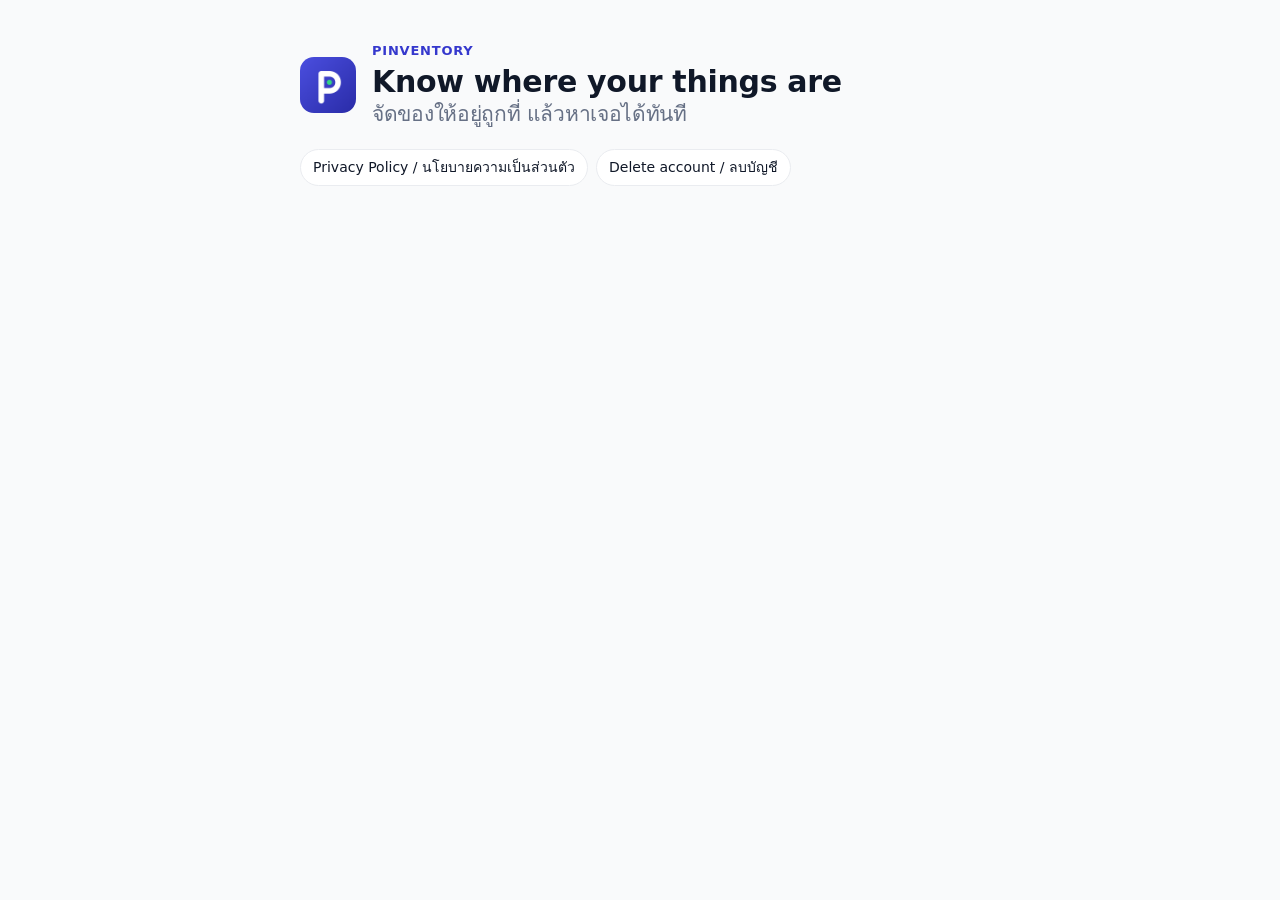
==== index.html @ 32f001ba "PInventory privacy policy and account deletion pages" ====
<!doctype html>
<html lang="en"><head><meta charset="utf-8"><meta name="viewport" content="width=device-width, initial-scale=1">
<title>PInventory</title><link rel="icon" href="icon.png"><link rel="stylesheet" href="style.css"></head>
<body><main>
<header><img src="icon.png" alt="" width="56" height="56"><div><p class="eyebrow">PInventory</p><h1>Know where your things are <span lang="th">จัดของให้อยู่ถูกที่ แล้วหาเจอได้ทันที</span></h1></div></header>
<nav class="lang"><a href="privacy.html">Privacy Policy / นโยบายความเป็นส่วนตัว</a><a href="delete-account.html">Delete account / ลบบัญชี</a></nav>
</main></body></html>
---- style.css ----
:root {
  --bg: #f9fafb; --surface: #ffffff; --ink: #101828; --body: #344054; --muted: #667085; --line: #eaecf0; --accent: #3538cd;
  color-scheme: light;
}
@media (prefers-color-scheme: dark) {
  :root { --bg: #0f1320; --surface: #171c2c; --ink: #eef1f8; --body: #c9cfdd; --muted: #a2abc0; --line: #2a3145; --accent: #9aa4ff; color-scheme: dark; }
}
* { box-sizing: border-box; }
body {
  margin: 0; background: var(--bg); color: var(--body);
  font-family: "IBM Plex Sans Thai", "Leelawadee UI", Tahoma, system-ui, sans-serif; font-size: 16px; line-height: 1.65;
}
main { max-width: 720px; margin: 0 auto; padding: 40px 20px 64px; }
header { display: flex; gap: 16px; align-items: center; margin-bottom: 20px; }
header img { border-radius: 14px; flex: 0 0 auto; }
.eyebrow { margin: 0; color: var(--accent); font-size: 13px; font-weight: 600; letter-spacing: .06em; text-transform: uppercase; }
h1 { margin: 2px 0; color: var(--ink); font-size: clamp(24px, 5vw, 30px); line-height: 1.25; letter-spacing: -.01em; }
h1 span { display: block; font-size: .7em; font-weight: 500; color: var(--muted); }
.meta { margin: 0; color: var(--muted); font-size: 14px; }
.lang { display: flex; flex-wrap: wrap; gap: 8px; margin: 0 0 28px; }
.lang a { padding: 6px 12px; border: 1px solid var(--line); border-radius: 999px; background: var(--surface); color: var(--ink); font-size: 14px; text-decoration: none; }
section { padding: 24px; margin-bottom: 20px; border: 1px solid var(--line); border-radius: 14px; background: var(--surface); }
h2 { margin: 0 0 12px; color: var(--ink); font-size: 20px; }
h3 { margin: 24px 0 6px; color: var(--ink); font-size: 16px; }
p, li { max-width: 65ch; }
ul, ol { padding-left: 1.3em; }
li { margin: 4px 0; }
a { color: var(--accent); }
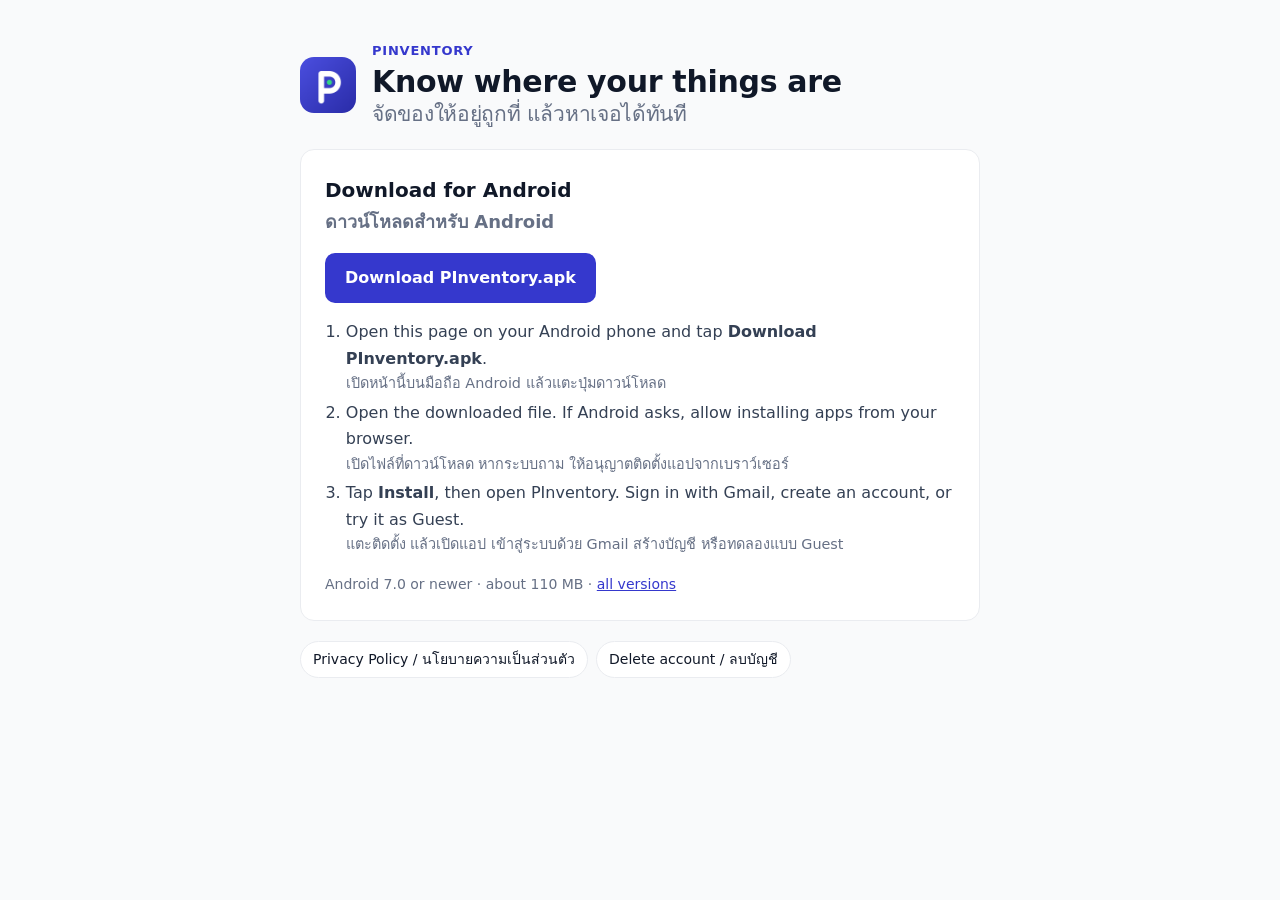
==== commit b6d3b740: "Add Android download section" ====
--- a/index.html
+++ b/index.html
@@ -3,5 +3,15 @@
 <title>PInventory</title><link rel="icon" href="icon.png"><link rel="stylesheet" href="style.css"></head>
 <body><main>
 <header><img src="icon.png" alt="" width="56" height="56"><div><p class="eyebrow">PInventory</p><h1>Know where your things are <span lang="th">จัดของให้อยู่ถูกที่ แล้วหาเจอได้ทันที</span></h1></div></header>
+<section>
+<h2>Download for Android <span lang="th">ดาวน์โหลดสำหรับ Android</span></h2>
+<p><a class="download" href="https://github.com/GAIIIZZZ/pinventory-site/releases/latest/download/PInventory.apk">Download PInventory.apk</a></p>
+<ol>
+<li>Open this page on your Android phone and tap <strong>Download PInventory.apk</strong>. <span lang="th">เปิดหน้านี้บนมือถือ Android แล้วแตะปุ่มดาวน์โหลด</span></li>
+<li>Open the downloaded file. If Android asks, allow installing apps from your browser. <span lang="th">เปิดไฟล์ที่ดาวน์โหลด หากระบบถาม ให้อนุญาตติดตั้งแอปจากเบราว์เซอร์</span></li>
+<li>Tap <strong>Install</strong>, then open PInventory. Sign in with Gmail, create an account, or try it as Guest. <span lang="th">แตะติดตั้ง แล้วเปิดแอป เข้าสู่ระบบด้วย Gmail สร้างบัญชี หรือทดลองแบบ Guest</span></li>
+</ol>
+<p class="meta">Android 7.0 or newer · about 110 MB · <a href="https://github.com/GAIIIZZZ/pinventory-site/releases">all versions</a></p>
+</section>
 <nav class="lang"><a href="privacy.html">Privacy Policy / นโยบายความเป็นส่วนตัว</a><a href="delete-account.html">Delete account / ลบบัญชี</a></nav>
 </main></body></html>
--- a/style.css
+++ b/style.css
@@ -26,3 +26,6 @@
 ul, ol { padding-left: 1.3em; }
 li { margin: 4px 0; }
 a { color: var(--accent); }
+.download { display: inline-block; padding: 12px 20px; border-radius: 10px; background: #3538cd; color: #fff; font-weight: 600; text-decoration: none; }
+.download:hover { background: #2d31a6; }
+h2 span, li span { display: block; color: var(--muted); font-size: .9em; }
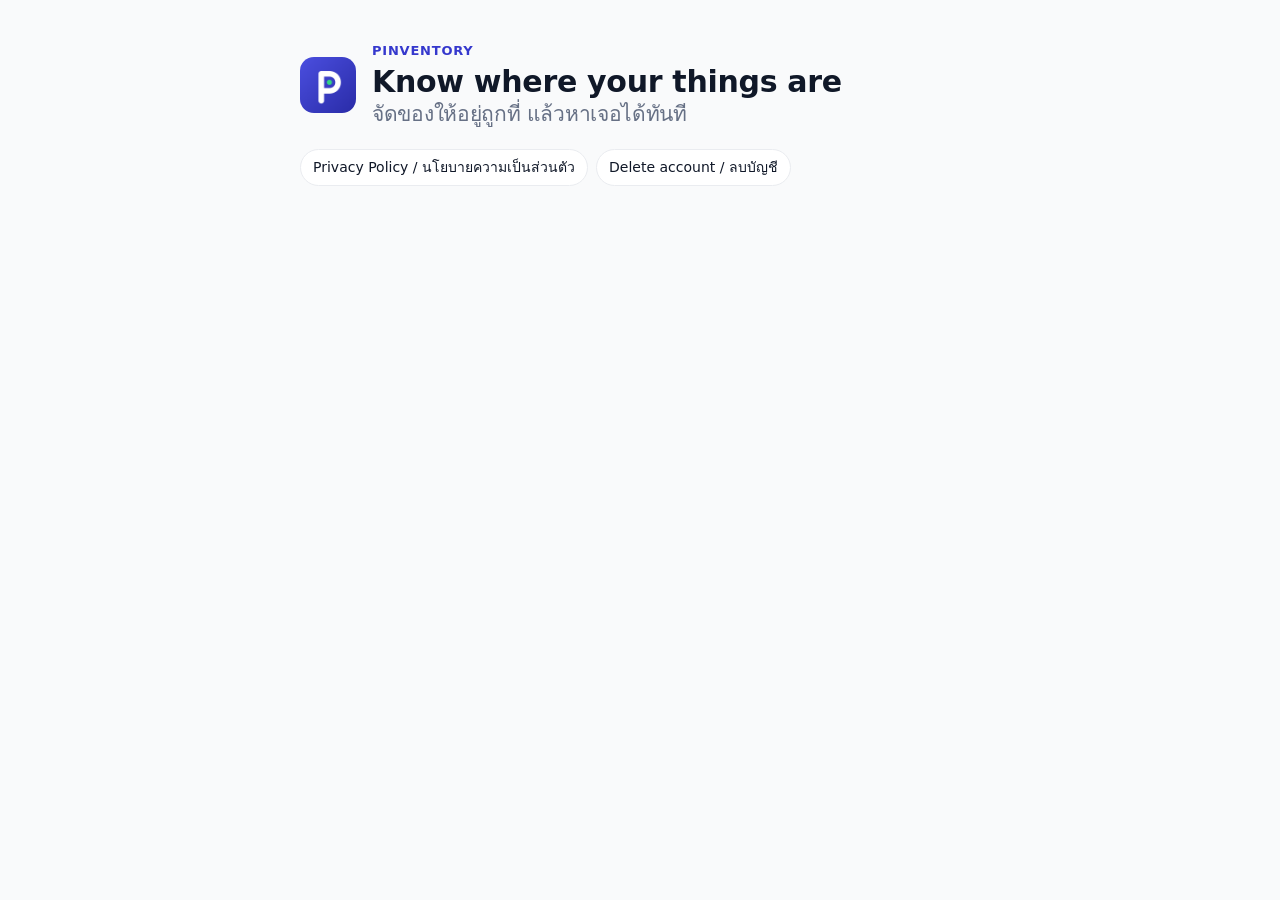
==== commit fb1409ae: "Revert "Add Android download section" This reverts commit b6d3b7401ef881ee6a38eb3e957d335b6067229f." ====
--- a/index.html
+++ b/index.html
@@ -3,15 +3,5 @@
 <title>PInventory</title><link rel="icon" href="icon.png"><link rel="stylesheet" href="style.css"></head>
 <body><main>
 <header><img src="icon.png" alt="" width="56" height="56"><div><p class="eyebrow">PInventory</p><h1>Know where your things are <span lang="th">จัดของให้อยู่ถูกที่ แล้วหาเจอได้ทันที</span></h1></div></header>
-<section>
-<h2>Download for Android <span lang="th">ดาวน์โหลดสำหรับ Android</span></h2>
-<p><a class="download" href="https://github.com/GAIIIZZZ/pinventory-site/releases/latest/download/PInventory.apk">Download PInventory.apk</a></p>
-<ol>
-<li>Open this page on your Android phone and tap <strong>Download PInventory.apk</strong>. <span lang="th">เปิดหน้านี้บนมือถือ Android แล้วแตะปุ่มดาวน์โหลด</span></li>
-<li>Open the downloaded file. If Android asks, allow installing apps from your browser. <span lang="th">เปิดไฟล์ที่ดาวน์โหลด หากระบบถาม ให้อนุญาตติดตั้งแอปจากเบราว์เซอร์</span></li>
-<li>Tap <strong>Install</strong>, then open PInventory. Sign in with Gmail, create an account, or try it as Guest. <span lang="th">แตะติดตั้ง แล้วเปิดแอป เข้าสู่ระบบด้วย Gmail สร้างบัญชี หรือทดลองแบบ Guest</span></li>
-</ol>
-<p class="meta">Android 7.0 or newer · about 110 MB · <a href="https://github.com/GAIIIZZZ/pinventory-site/releases">all versions</a></p>
-</section>
 <nav class="lang"><a href="privacy.html">Privacy Policy / นโยบายความเป็นส่วนตัว</a><a href="delete-account.html">Delete account / ลบบัญชี</a></nav>
 </main></body></html>
--- a/style.css
+++ b/style.css
@@ -26,6 +26,3 @@
 ul, ol { padding-left: 1.3em; }
 li { margin: 4px 0; }
 a { color: var(--accent); }
-.download { display: inline-block; padding: 12px 20px; border-radius: 10px; background: #3538cd; color: #fff; font-weight: 600; text-decoration: none; }
-.download:hover { background: #2d31a6; }
-h2 span, li span { display: block; color: var(--muted); font-size: .9em; }
